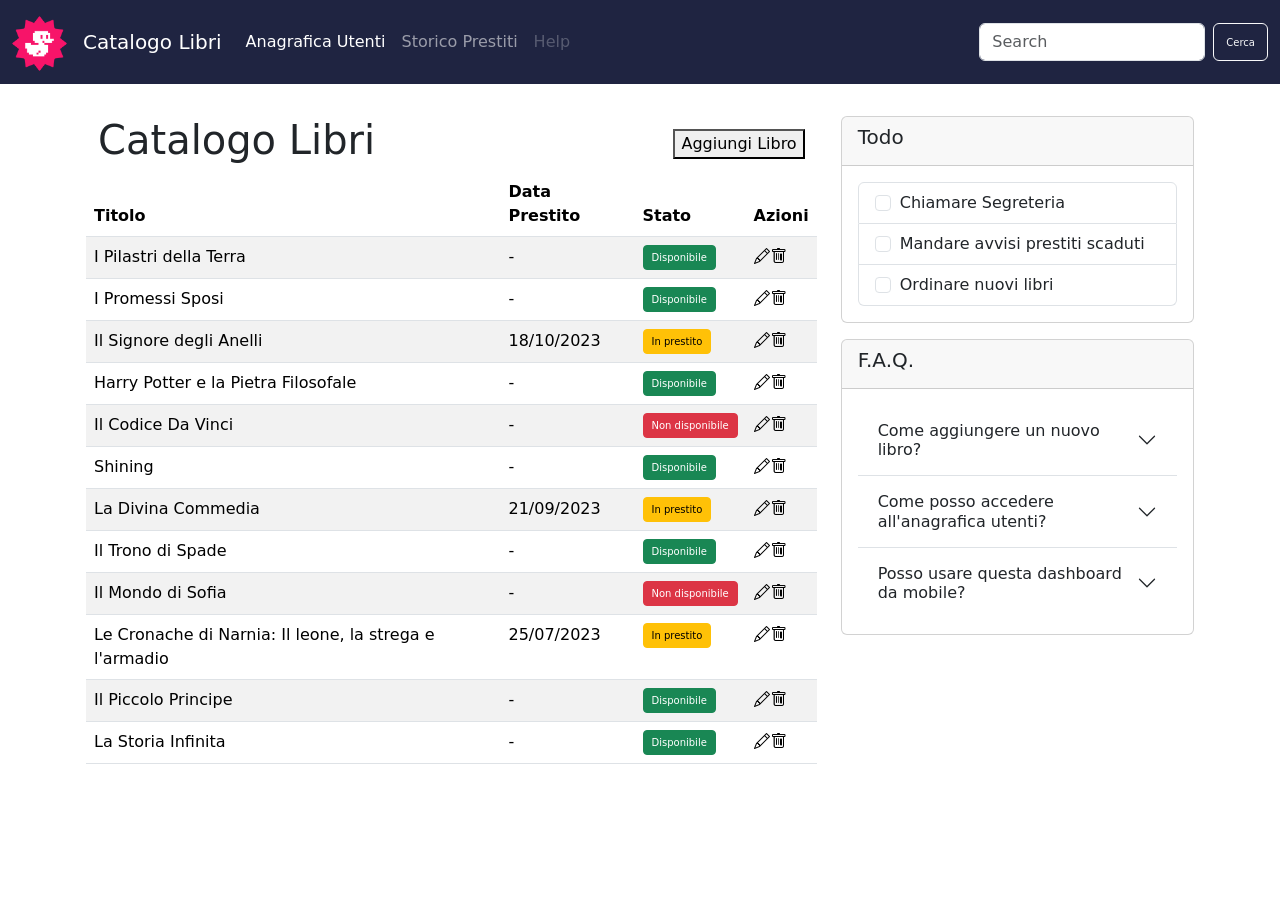
==== index.html @ 92ebd152 "inserito container dopo il main e div subito dopo per dividere tutto in colonne responsive." ====
<!DOCTYPE html>
<html lang="it">

<head>
    <meta charset="UTF-8">
    <meta name="viewport" content="width=device-width, initial-scale=1.0">
    <title>Catalogo Libri</title>

    <link href="https://cdn.jsdelivr.net/npm/bootstrap@5.3.8/dist/css/bootstrap.min.css" rel="stylesheet"
        integrity="sha384-sRIl4kxILFvY47J16cr9ZwB07vP4J8+LH7qKQnuqkuIAvNWLzeN8tE5YBujZqJLB" crossorigin="anonymous">

    <link rel="stylesheet" href="https://cdn.jsdelivr.net/npm/bootstrap-icons@1.13.1/font/bootstrap-icons.min.css">

    <link rel="stylesheet" href="styles/style.css">
</head>




<body>
    <header>
        <nav class="navbar navbar-expand-lg navbar-dark">
            <div class="container-fluid">

                <a class="navbar-brand" href="#">
                    <img class="logo d-inline-block align-text-top" src="./img/duck.png"
                        alt="una paperella bianca pixellata">
                </a>

                <button class="navbar-toggler" type="button" data-bs-toggle="collapse"
                    data-bs-target="#navbarTogglerDemo01" aria-controls="navbarTogglerDemo01" aria-expanded="false"
                    aria-label="Toggle navigation">
                    <span class="navbar-toggler-icon"></span>
                </button>
                <div class="collapse navbar-collapse" id="navbarTogglerDemo01">
                    <a class="navbar-brand" href="#">Catalogo Libri</a>
                    <ul class="navbar-nav me-auto mb-2 mb-lg-0">
                        <li class="nav-item">
                            <a class="nav-link active" aria-current="page" href="#">Anagrafica Utenti</a>
                        </li>
                        <li class="nav-item">
                            <a class="nav-link" href="#">Storico Prestiti</a>
                        </li>
                        <li class="nav-item">
                            <a class="nav-link disabled" aria-disabled="true">Help</a>
                        </li>
                    </ul>
                    <form class="d-flex" role="search">
                        <input class="form-control me-2" type="search" placeholder="Search" aria-label="Search" />
                        <button class="btn btn-outline-light" type="submit">Cerca</button>
                    </form>
                </div>
            </div>
        </nav>
    </header>

    <main class="container p-3">
        <div class="row">
            <div class="col-12 col-lg-8">
                <div class="banner container mt-2 pt-2 d-flex align-items-center justify-content-between">
                    <h1>Catalogo Libri</h1>
                    <button>Aggiungi Libro</button>
                </div>

                <div class="table-responsive">
                    <table class="table table-striped">
                        <thead>
                            <tr>
                                <th scope="col">Titolo</th>
                                <th scope="col" class="d-none d-md-table-cell">Data Prestito</th>
                                <th scope="col">Stato</th>
                                <th scope="col">Azioni</th>
                            </tr>
                        </thead>
                        <tbody>
                            <tr>
                                <td scope="row">I Pilastri della Terra</td>
                                <td class="d-none d-md-table-cell">-</td>
                                <td><button type="button" class="btn btn-success btn-sm">Disponibile</button></td>
                                <td><i class="bi bi-pencil icon"></i><i class="bi bi-trash icon"></i></td>
                            </tr>
                            <tr>
                                <td scope="row">I Promessi Sposi</td>
                                <td class="d-none d-md-table-cell">-</td>
                                <td><button type="button" class="btn btn-success btn-sm">Disponibile</button></td>
                                <td><i class="bi bi-pencil"></i><i class="bi bi-trash"></i></td>
                            </tr>
                            <tr>
                                <td scope="row">Il Signore degli Anelli</td>
                                <td class="d-none d-md-table-cell">18/10/2023</td>
                                <td><button type="button" class="btn btn-warning btn-sm">In prestito</button></td>
                                <td><i class="bi bi-pencil"></i><i class="bi bi-trash"></i></td>
                            </tr>
                            <tr>
                                <td scope="row">Harry Potter e la Pietra Filosofale</td>
                                <td class="d-none d-md-table-cell">-</td>
                                <td><button type="button" class="btn btn-success btn-sm">Disponibile</button></td>
                                <td><i class="bi bi-pencil"></i><i class="bi bi-trash"></i></td>
                            </tr>
                            <tr>
                                <td scope="row">Il Codice Da Vinci</td>
                                <td class="d-none d-md-table-cell">-</td>
                                <td><button type="button" class="btn btn-danger btn-sm text-nowrap">Non
                                        disponibile</button>
                                </td>
                                <td><i class="bi bi-pencil"></i><i class="bi bi-trash"></i></td>
                            </tr>
                            <tr>
                                <td scope="row">Shining</td>
                                <td class="d-none d-md-table-cell">-</td>
                                <td><button type="button" class="btn btn-success btn-sm">Disponibile</button></td>
                                <td><i class="bi bi-pencil"></i><i class="bi bi-trash"></i></td>
                            </tr>
                            <tr>
                                <td scope="row">La Divina Commedia</td>
                                <td class="d-none d-md-table-cell">21/09/2023</td>
                                <td><button type="button" class="btn btn-warning btn-sm">In prestito</button></td>
                                <td><i class="bi bi-pencil"></i><i class="bi bi-trash"></i></td>
                            </tr>
                            <tr>
                                <td scope="row">Il Trono di Spade</td>
                                <td class="d-none d-md-table-cell">-</td>
                                <td><button type="button" class="btn btn-success btn-sm">Disponibile</button></td>
                                <td><i class="bi bi-pencil"></i><i class="bi bi-trash"></i></td>
                            </tr>
                            <tr>
                                <td scope="row">Il Mondo di Sofia</td>
                                <td class="d-none d-md-table-cell">-</td>
                                <td><button type="button" class="btn btn-danger btn-sm text-nowrap">Non
                                        disponibile</button>
                                </td>
                                <td><i class="bi bi-pencil"></i><i class="bi bi-trash"></i></td>
                            </tr>
                            <tr>
                                <td scope="row">Le Cronache di Narnia: Il leone, la strega e l'armadio</td>
                                <td class="d-none d-md-table-cell">25/07/2023</td>
                                <td><button type="button" class="btn btn-warning btn-sm">In prestito</button></td>
                                <td><i class="bi bi-pencil"></i><i class="bi bi-trash"></i></td>
                            </tr>
                            <tr>
                                <td scope="row">Il Piccolo Principe</td>
                                <td class="d-none d-md-table-cell">-</td>
                                <td><button type="button" class="btn btn-success btn-sm">Disponibile</button></td>
                                <td><i class="bi bi-pencil"></i><i class="bi bi-trash"></i></td>
                            </tr>
                            <tr>
                                <td scope="row">La Storia Infinita</td>
                                <td class="d-none d-md-table-cell">-</td>
                                <td><button type="button" class="btn btn-success btn-sm">Disponibile</button></td>
                                <td><i class="bi bi-pencil"></i><i class="bi bi-trash"></i></td>
                            </tr>
                        </tbody>
                    </table>
                </div>
            </div>

            <div class="col-12 col-lg-4">
                <div class="card-checkbox">
                    <div class="card my-3">
                        <div class="card-header">
                            <h5 class="card-title">Todo</h5>
                        </div>
                        <div class="card-body">
                            <ul class="list-group">
                                <li class="list-group-item">
                                    <input class="form-check-input me-1" type="checkbox" value="" id="firstCheckbox">
                                    <label class="form-check-label" for="firstCheckbox">Chiamare Segreteria</label>
                                </li>
                                <li class="list-group-item">
                                    <input class="form-check-input me-1" type="checkbox" value="" id="secondCheckbox">
                                    <label class="form-check-label" for="secondCheckbox">Mandare avvisi prestiti
                                        scaduti</label>
                                </li>
                                <li class="list-group-item">
                                    <input class="form-check-input me-1" type="checkbox" value="" id="thirdCheckbox">
                                    <label class="form-check-label" for="thirdCheckbox">Ordinare nuovi libri</label>
                                </li>
                            </ul>
                        </div>
                    </div>
                </div>




                <div class="card-checkbox">
                    <div class="card">
                        <div class="card-header">
                            <h5 class="card-title">F.A.Q.</h5>
                        </div>

                        <div class="card-body">
                            <div class="accordion accordion-flush" id="accordionFlushExample">
                                <div class="accordion-item">
                                    <h2 class="accordion-header">
                                        <button class="accordion-button collapsed" type="button"
                                            data-bs-toggle="collapse" data-bs-target="#flush-collapseOne"
                                            aria-expanded="false" aria-controls="flush-collapseOne">
                                            Come aggiungere un nuovo libro?
                                        </button>
                                    </h2>
                                    <div id="flush-collapseOne" class="accordion-collapse collapse"
                                        data-bs-parent="#accordionFlushExample">
                                        <div class="accordion-body">Placeholder content for this accordion, which is
                                            intended to
                                            demonstrate the <code>.accordion-flush</code> class. This is the first
                                            item’s
                                            accordion body.</div>
                                    </div>
                                </div>
                                <div class="accordion-item">
                                    <h2 class="accordion-header">
                                        <button class="accordion-button collapsed" type="button"
                                            data-bs-toggle="collapse" data-bs-target="#flush-collapseTwo"
                                            aria-expanded="false" aria-controls="flush-collapseTwo">
                                            Come posso accedere all'anagrafica utenti?
                                        </button>
                                    </h2>
                                    <div id="flush-collapseTwo" class="accordion-collapse collapse"
                                        data-bs-parent="#accordionFlushExample">
                                        <div class="accordion-body">Placeholder content for this accordion, which is
                                            intended to
                                            demonstrate the <code>.accordion-flush</code> class. This is the second
                                            item’s
                                            accordion body. Let’s imagine this being filled with some actual content.
                                        </div>
                                    </div>
                                </div>
                                <div class="accordion-item">
                                    <h2 class="accordion-header">
                                        <button class="accordion-button collapsed" type="button"
                                            data-bs-toggle="collapse" data-bs-target="#flush-collapseThree"
                                            aria-expanded="false" aria-controls="flush-collapseThree">
                                            Posso usare questa dashboard da mobile?
                                        </button>
                                    </h2>
                                    <div id="flush-collapseThree" class="accordion-collapse collapse"
                                        data-bs-parent="#accordionFlushExample">
                                        <div class="accordion-body">Placeholder content for this accordion, which is
                                            intended to
                                            demonstrate the <code>.accordion-flush</code> class. This is the third
                                            item’s
                                            accordion body. Nothing more exciting happening here in terms of content,
                                            but
                                            just
                                            filling up the space to make it look, at least at first glance, a bit more
                                            representative of how this would look in a real-world application.</div>
                                    </div>
                                </div>
                            </div>
                        </div>


                    </div>
                </div>
            </div>

        </div>
    </main>






    <script src="https://cdn.jsdelivr.net/npm/bootstrap@5.3.8/dist/js/bootstrap.bundle.min.js"
        integrity="sha384-FKyoEForCGlyvwx9Hj09JcYn3nv7wiPVlz7YYwJrWVcXK/BmnVDxM+D2scQbITxI" crossorigin="anonymous">
        </script>

</body>

</html>
---- styles/style.css ----
/* LOGO PAPERELLA */
.logo {
    width: 55px;
    height: 55px;
}

/* COLORE NAVBAR */
.navbar {
    background-color: #1f2441;
}

/* GRANDEZZA BOTTONI */
.btn {
    font-size: 10px;
    
}
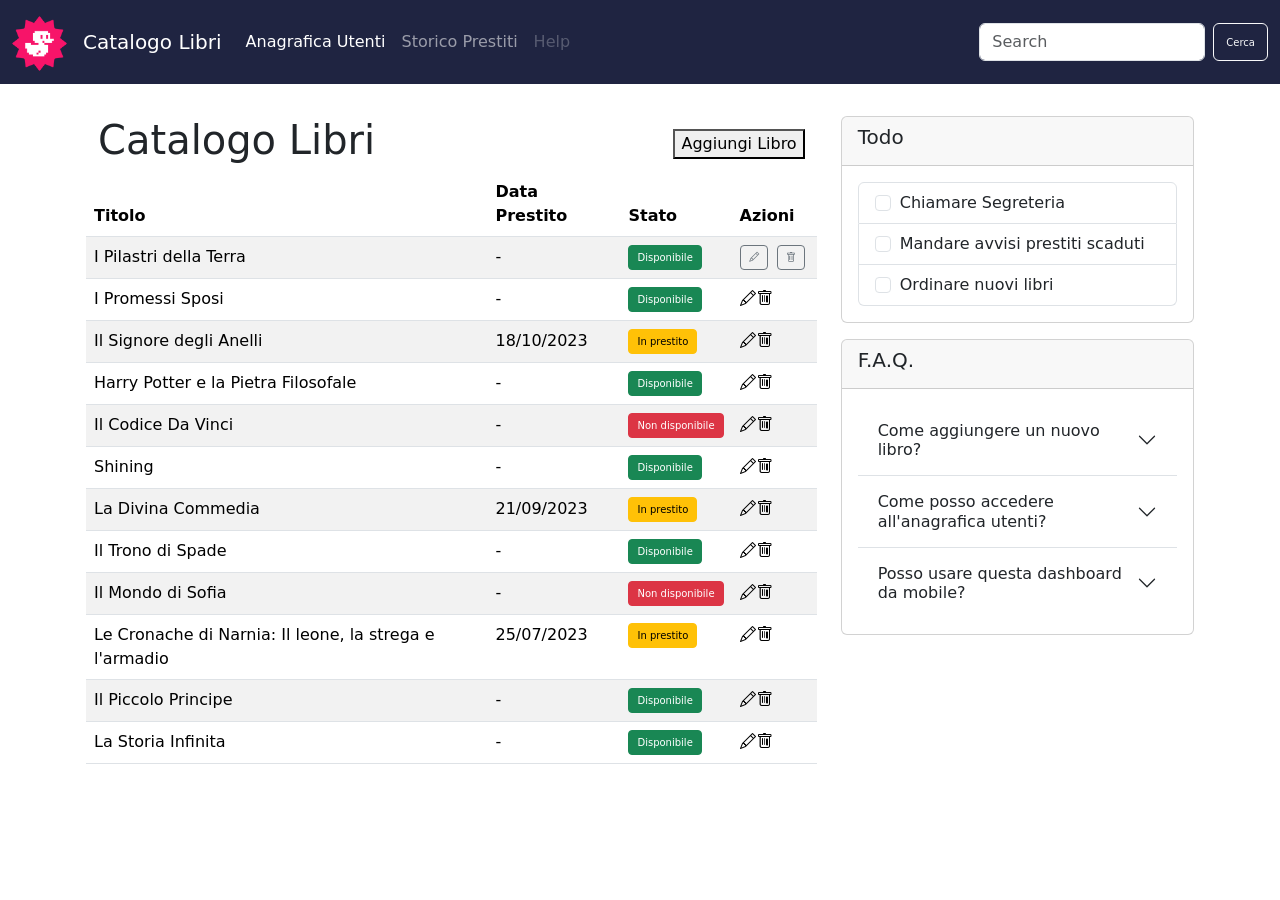
==== commit 185bfe4b: "aggiunte classi bootstrap button per fare diventare le icone dei bottoni, e text-nowrap a td per far" ====
--- a/index.html
+++ b/index.html
@@ -77,7 +77,14 @@
                                 <td scope="row">I Pilastri della Terra</td>
                                 <td class="d-none d-md-table-cell">-</td>
                                 <td><button type="button" class="btn btn-success btn-sm">Disponibile</button></td>
-                                <td><i class="bi bi-pencil icon"></i><i class="bi bi-trash icon"></i></td>
+                                <td class="text-nowrap">
+                                    <button class="btn btn-outline-secondary btn-sm me-1">
+                                        <i class="bi bi-pencil icon"></i>
+                                    </button>
+                                    <button class="btn btn-outline-secondary btn-sm me-1">
+                                        <i class="bi bi-trash icon"></i>
+                                    </button>
+                                </td>
                             </tr>
                             <tr>
                                 <td scope="row">I Promessi Sposi</td>
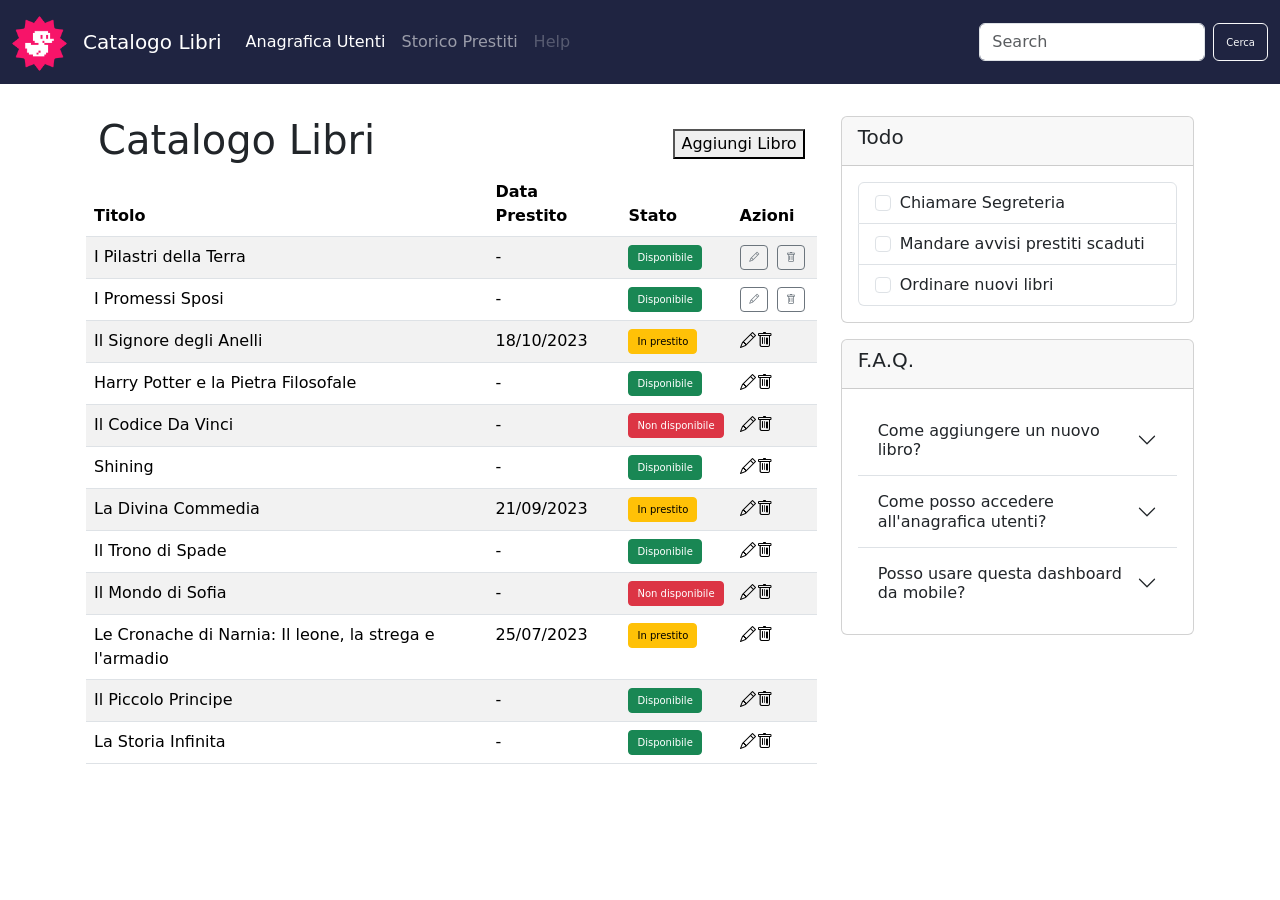
==== commit f616bff6: "modificato secondo td e seconde icone." ====
--- a/index.html
+++ b/index.html
@@ -90,7 +90,14 @@
                                 <td scope="row">I Promessi Sposi</td>
                                 <td class="d-none d-md-table-cell">-</td>
                                 <td><button type="button" class="btn btn-success btn-sm">Disponibile</button></td>
-                                <td><i class="bi bi-pencil"></i><i class="bi bi-trash"></i></td>
+                                <td class="text-nowrap">
+                                    <button class="btn btn-outline-secondary btn-sm me-1">
+                                        <i class="bi bi-pencil"></i>
+                                    </button>
+                                    <button class="btn btn-outline-secondary btn-sm me-1">
+                                        <i class="bi bi-trash"></i>
+                                    </button>
+                                </td>
                             </tr>
                             <tr>
                                 <td scope="row">Il Signore degli Anelli</td>
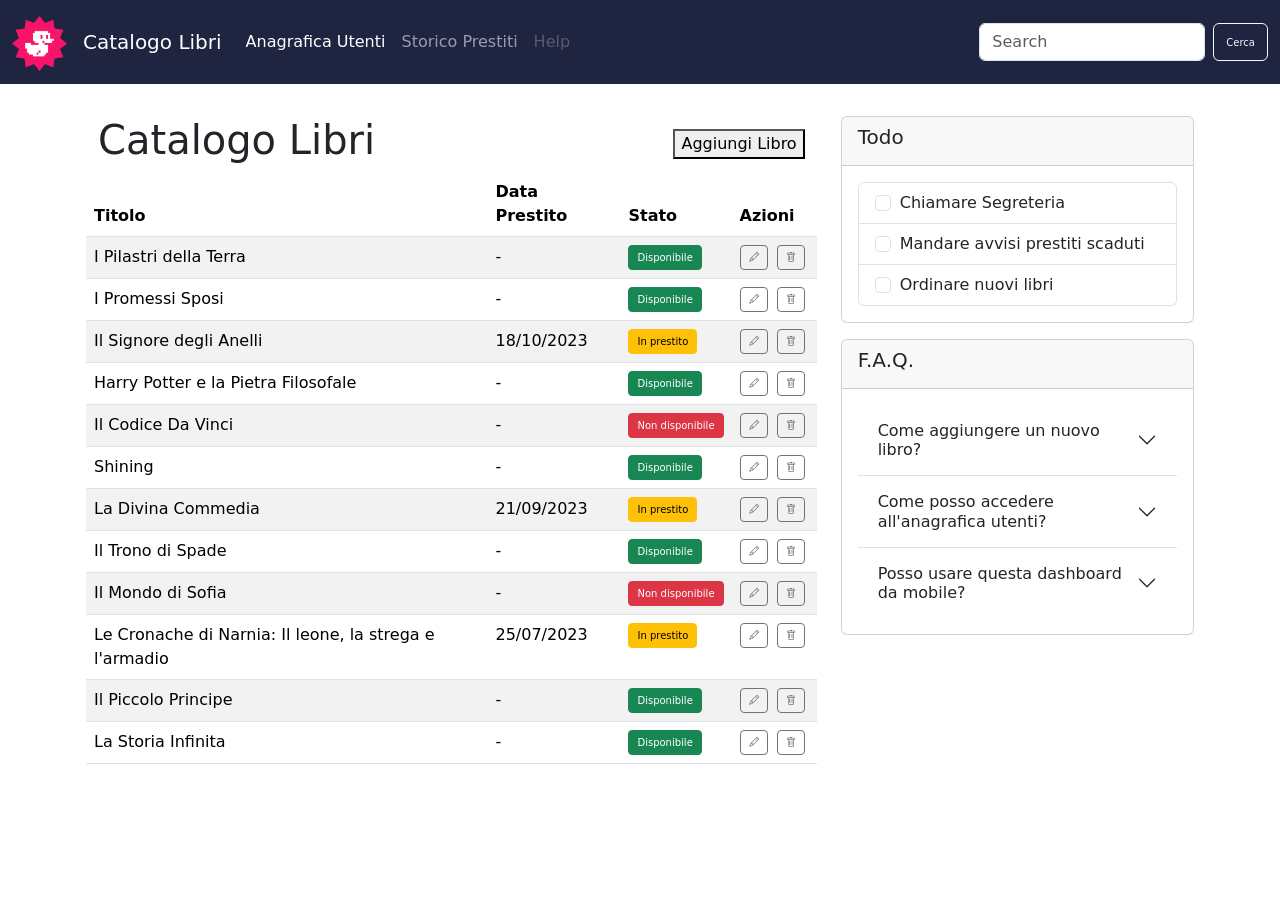
==== commit b1731dcc: "sistemati tutti i button all'interno della tabella." ====
--- a/index.html
+++ b/index.html
@@ -103,13 +103,27 @@
                                 <td scope="row">Il Signore degli Anelli</td>
                                 <td class="d-none d-md-table-cell">18/10/2023</td>
                                 <td><button type="button" class="btn btn-warning btn-sm">In prestito</button></td>
-                                <td><i class="bi bi-pencil"></i><i class="bi bi-trash"></i></td>
+                                <td class="text-nowrap">
+                                    <button class="btn btn-outline-secondary btn-sm me-1">
+                                        <i class="bi bi-pencil"></i>
+                                    </button>
+                                    <button class="btn btn-outline-secondary btn-sm me-1">
+                                        <i class="bi bi-trash"></i>
+                                    </button>
+                                </td>
                             </tr>
                             <tr>
                                 <td scope="row">Harry Potter e la Pietra Filosofale</td>
                                 <td class="d-none d-md-table-cell">-</td>
                                 <td><button type="button" class="btn btn-success btn-sm">Disponibile</button></td>
-                                <td><i class="bi bi-pencil"></i><i class="bi bi-trash"></i></td>
+                                <td class="text-nowrap">
+                                    <button class="btn btn-outline-secondary btn-sm me-1">
+                                        <i class="bi bi-pencil"></i>
+                                    </button>
+                                    <button class="btn btn-outline-secondary btn-sm me-1">
+                                        <i class="bi bi-trash"></i>
+                                    </button>
+                                </td>
                             </tr>
                             <tr>
                                 <td scope="row">Il Codice Da Vinci</td>
@@ -117,25 +131,53 @@
                                 <td><button type="button" class="btn btn-danger btn-sm text-nowrap">Non
                                         disponibile</button>
                                 </td>
-                                <td><i class="bi bi-pencil"></i><i class="bi bi-trash"></i></td>
+                                <td class="text-nowrap">
+                                    <button class="btn btn-outline-secondary btn-sm me-1">
+                                        <i class="bi bi-pencil"></i>
+                                    </button>
+                                    <button class="btn btn-outline-secondary btn-sm me-1">
+                                        <i class="bi bi-trash"></i>
+                                    </button>
+                                </td>
                             </tr>
                             <tr>
                                 <td scope="row">Shining</td>
                                 <td class="d-none d-md-table-cell">-</td>
                                 <td><button type="button" class="btn btn-success btn-sm">Disponibile</button></td>
-                                <td><i class="bi bi-pencil"></i><i class="bi bi-trash"></i></td>
+                                <td class="text-nowrap">
+                                    <button class="btn btn-outline-secondary btn-sm me-1">
+                                        <i class="bi bi-pencil"></i>
+                                    </button>
+                                    <button class="btn btn-outline-secondary btn-sm me-1">  
+                                        <i class="bi bi-trash"></i>
+                                    </button>
+                                </td>
                             </tr>
                             <tr>
                                 <td scope="row">La Divina Commedia</td>
                                 <td class="d-none d-md-table-cell">21/09/2023</td>
                                 <td><button type="button" class="btn btn-warning btn-sm">In prestito</button></td>
-                                <td><i class="bi bi-pencil"></i><i class="bi bi-trash"></i></td>
+                                <td class="text-nowrap">
+                                    <button class="btn btn-outline-secondary btn-sm me-1">
+                                        <i class="bi bi-pencil"></i>
+                                    </button>
+                                    <button class="btn btn-outline-secondary btn-sm me-1">
+                                        <i class="bi bi-trash"></i>
+                                    </button>
+                                </td>
                             </tr>
                             <tr>
                                 <td scope="row">Il Trono di Spade</td>
                                 <td class="d-none d-md-table-cell">-</td>
                                 <td><button type="button" class="btn btn-success btn-sm">Disponibile</button></td>
-                                <td><i class="bi bi-pencil"></i><i class="bi bi-trash"></i></td>
+                                <td class="text-nowrap">
+                                    <button class="btn btn-outline-secondary btn-sm me-1">
+                                        <i class="bi bi-pencil"></i>
+                                    </button>
+                                    <button class="btn btn-outline-secondary btn-sm me-1">
+                                        <i class="bi bi-trash"></i>
+                                    </button>
+                                </td>
                             </tr>
                             <tr>
                                 <td scope="row">Il Mondo di Sofia</td>
@@ -143,25 +185,53 @@
                                 <td><button type="button" class="btn btn-danger btn-sm text-nowrap">Non
                                         disponibile</button>
                                 </td>
-                                <td><i class="bi bi-pencil"></i><i class="bi bi-trash"></i></td>
+                                <td class="text-nowrap">
+                                    <button class="btn btn-outline-secondary btn-sm me-1">
+                                        <i class="bi bi-pencil"></i>
+                                    </button>
+                                    <button class="btn btn-outline-secondary btn-sm me-1">
+                                        <i class="bi bi-trash"></i>
+                                    </button>
+                                </td>
                             </tr>
                             <tr>
                                 <td scope="row">Le Cronache di Narnia: Il leone, la strega e l'armadio</td>
                                 <td class="d-none d-md-table-cell">25/07/2023</td>
                                 <td><button type="button" class="btn btn-warning btn-sm">In prestito</button></td>
-                                <td><i class="bi bi-pencil"></i><i class="bi bi-trash"></i></td>
+                                <td class="text-nowrap">
+                                    <button class="btn btn-outline-secondary btn-sm me-1">
+                                        <i class="bi bi-pencil"></i>
+                                    </button>
+                                    <button class="btn btn-outline-secondary btn-sm me-1">
+                                        <i class="bi bi-trash"></i>
+                                    </button>
+                                </td>
                             </tr>
                             <tr>
                                 <td scope="row">Il Piccolo Principe</td>
                                 <td class="d-none d-md-table-cell">-</td>
                                 <td><button type="button" class="btn btn-success btn-sm">Disponibile</button></td>
-                                <td><i class="bi bi-pencil"></i><i class="bi bi-trash"></i></td>
+                                <td class="text-nowrap">
+                                    <button class="btn btn-outline-secondary btn-sm me-1">
+                                        <i class="bi bi-pencil"></i>
+                                    </button>
+                                    <button class="btn btn-outline-secondary btn-sm me-1">
+                                        <i class="bi bi-trash"></i>
+                                    </button>
+                                </td>
                             </tr>
                             <tr>
                                 <td scope="row">La Storia Infinita</td>
                                 <td class="d-none d-md-table-cell">-</td>
                                 <td><button type="button" class="btn btn-success btn-sm">Disponibile</button></td>
-                                <td><i class="bi bi-pencil"></i><i class="bi bi-trash"></i></td>
+                                <td class="text-nowrap">
+                                    <button class="btn btn-outline-secondary btn-sm me-1">
+                                        <i class="bi bi-pencil"></i>
+                                    </button>
+                                    <button class="btn btn-outline-secondary btn-sm me-1">
+                                        <i class="bi bi-trash"></i>
+                                    </button>
+                                </td>
                             </tr>
                         </tbody>
                     </table>
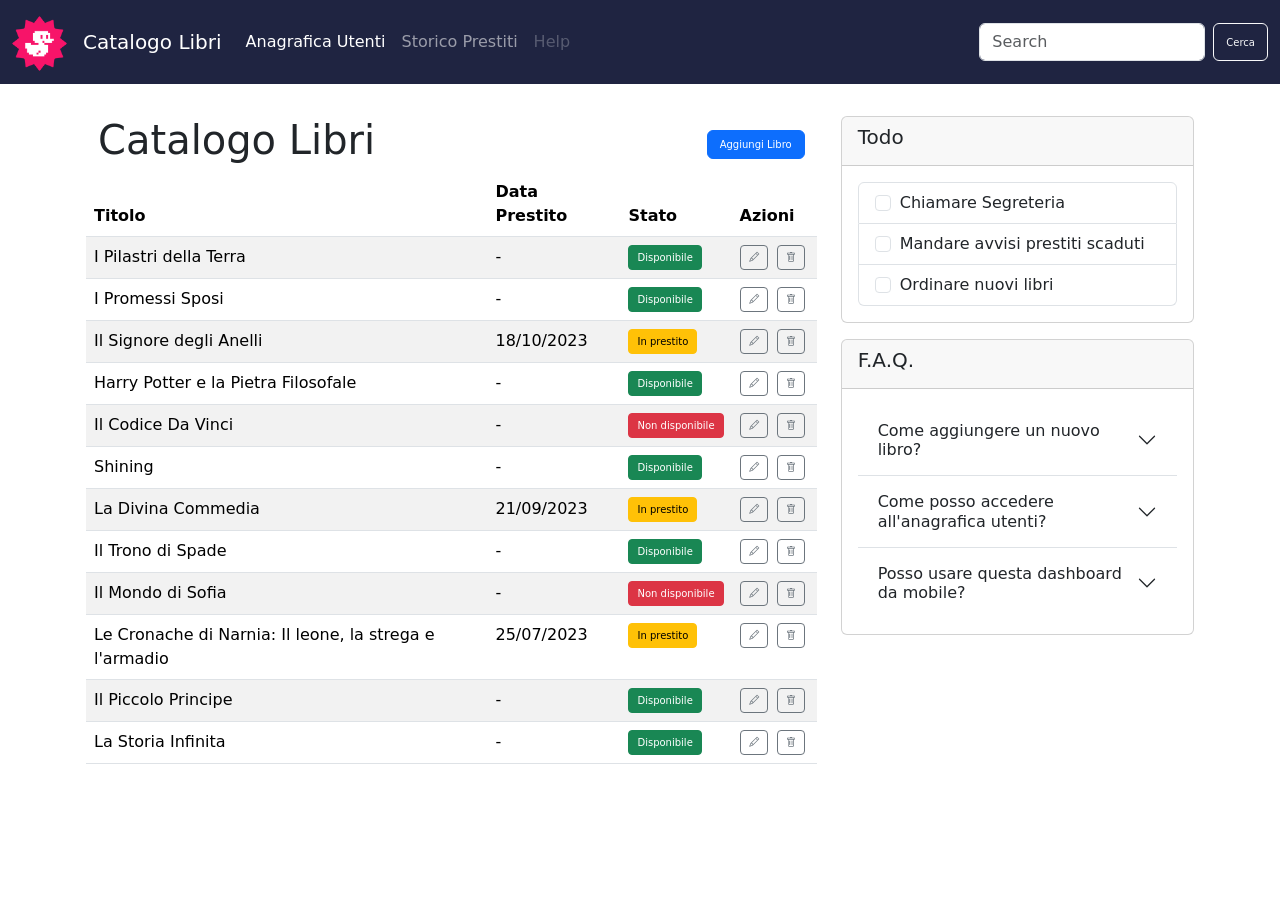
==== commit ecb1cb2b: "modificato button "aggiungi libro"." ====
--- a/index.html
+++ b/index.html
@@ -18,7 +18,12 @@
 
 
 <body>
+    <!-- HEADER DELLA PAGINA -->
+
     <header>
+
+    <!--NAVBAR CON LOGO A SINISTRA E PULSANTE HAMBURGER A DESTRA -->
+
         <nav class="navbar navbar-expand-lg navbar-dark">
             <div class="container-fluid">
 
@@ -54,13 +59,16 @@
         </nav>
     </header>
 
+    <!-- SEZIONE MAIN DELLA PAGINA CON TABELLA CHECKLIST E ACCORDION -->
     <main class="container p-3">
         <div class="row">
             <div class="col-12 col-lg-8">
                 <div class="banner container mt-2 pt-2 d-flex align-items-center justify-content-between">
                     <h1>Catalogo Libri</h1>
-                    <button>Aggiungi Libro</button>
-                </div>
+                    <button class="btn btn-primary">Aggiungi Libro</button>
+                </div>
+
+    <!-- TABELLA BOOTSTRAP 4X12 CON ELENCO LIBRI-->
 
                 <div class="table-responsive">
                     <table class="table table-striped">
@@ -237,8 +245,10 @@
                     </table>
                 </div>
             </div>
-
             <div class="col-12 col-lg-4">
+
+    <!-- SEZIONE TODO CON CHECKLIST CARD -->   
+
                 <div class="card-checkbox">
                     <div class="card my-3">
                         <div class="card-header">
@@ -264,15 +274,13 @@
                     </div>
                 </div>
 
-
-
+    <!-- SEZIONE FAQ CON ACCORDION DENTRO AD UNA CARD -->
 
                 <div class="card-checkbox">
                     <div class="card">
                         <div class="card-header">
                             <h5 class="card-title">F.A.Q.</h5>
                         </div>
-
                         <div class="card-body">
                             <div class="accordion accordion-flush" id="accordionFlushExample">
                                 <div class="accordion-item">
@@ -345,7 +353,7 @@
 
 
 
-
+    <!-- SCRIPT BOOTSTRAP -->
 
     <script src="https://cdn.jsdelivr.net/npm/bootstrap@5.3.8/dist/js/bootstrap.bundle.min.js"
         integrity="sha384-FKyoEForCGlyvwx9Hj09JcYn3nv7wiPVlz7YYwJrWVcXK/BmnVDxM+D2scQbITxI" crossorigin="anonymous">
